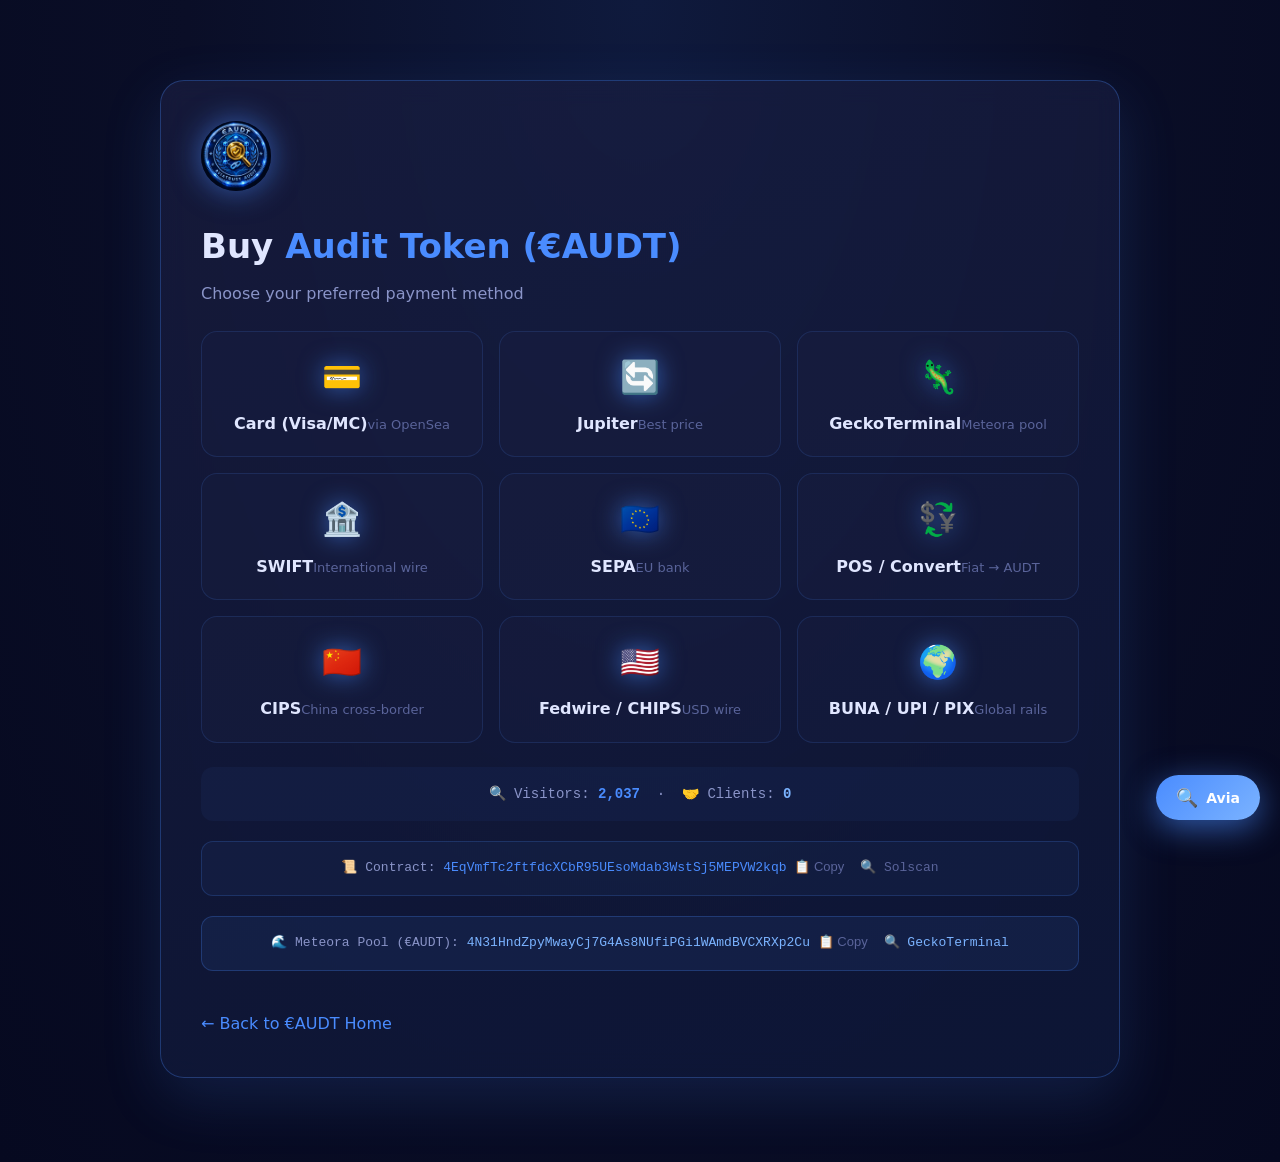
==== buy.html @ 208f124b "Create buy.html" ====
<!DOCTYPE html>
<html lang="en">
<head>
<meta charset="UTF-8" />
<meta name="viewport" content="width=device-width, initial-scale=1.0"/>
<title>Buy €AUDT — Card, SWIFT, SEPA, Crypto</title>
<link rel="icon" href="audt_logo.png" />
<link rel="stylesheet" href="ai-agent.css" />
<style>
* { margin: 0; padding: 0; box-sizing: border-box; }
body { font-family: 'Segoe UI', system-ui, sans-serif; background: radial-gradient(ellipse at top, #0F1A3D 0%, #0A0E27 50%, #060920 100%); color: #E0E6FF; line-height: 1.6; padding-top: 80px; padding-bottom: 60px; }
.container { max-width: 1000px; margin: 0 auto; padding: 0 20px; }
.glass-card { background: linear-gradient(160deg, rgba(26,30,65,0.7), rgba(15,26,61,0.7)); backdrop-filter: blur(12px); border: 1px solid rgba(74,140,255,0.3); border-radius: 24px; padding: 40px; margin-bottom: 24px; box-shadow: 0 20px 60px rgba(74,140,255,0.15); }
.glass-card h1 { font-size: 34px; margin-bottom: 8px; }
.glass-card h1 .highlight { color: #4A8CFF; }
.glass-card .sub { color: #8A94C8; margin-bottom: 24px; }
.method-grid { display: grid; grid-template-columns: 1fr 1fr 1fr; gap: 16px; margin-bottom: 24px; }
.method-card { background: rgba(26,30,65,0.4); border: 1px solid rgba(74,140,255,0.15); border-radius: 16px; padding: 20px 16px; text-align: center; transition: 0.3s; text-decoration: none; color: #E0E6FF; }
.method-card:hover { border-color: #4A8CFF; transform: translateY(-4px); box-shadow: 0 15px 30px rgba(74,140,255,0.2); }
.method-card .icon { font-size: 32px; display: block; margin-bottom: 8px; filter: drop-shadow(0 0 12px rgba(74,140,255,0.6)); }
.method-card .name { font-weight: 600; }
.method-card .desc { font-size: 13px; color: #5A649A; }
.contract-box { background: rgba(74,140,255,0.05); border: 1px solid rgba(74,140,255,0.2); border-radius: 12px; padding: 16px; margin: 20px 0; text-align: center; font-size: 13px; color: #8A94C8; font-family: 'Courier New', monospace; }
.contract-box .addr { color: #4A8CFF; }
.contract-box .copy-btn { background: transparent; border: none; color: #5A649A; cursor: pointer; font-size: 13px; }
.contract-box .copy-btn:hover { color: #4A8CFF; }
.contract-box .solscan-link { color: #5A649A; text-decoration: none; font-size: 13px; margin-left: 8px; }
.contract-box .solscan-link:hover { color: #fff; }
.pool-box { background: rgba(74,140,255,0.08); border: 1px solid rgba(74,140,255,0.25); border-radius: 12px; padding: 16px; margin: 20px 0; text-align: center; font-size: 13px; color: #8A94C8; font-family: 'Courier New', monospace; }
.pool-box .addr { color: #7BB3FF; }
.pool-box .copy-btn { background: transparent; border: none; color: #5A649A; cursor: pointer; font-size: 13px; }
.pool-box .copy-btn:hover { color: #7BB3FF; }
.pool-box .link { color: #7BB3FF; text-decoration: none; font-size: 13px; margin-left: 8px; }
.pool-box .link:hover { color: #fff; }
.back-link { display: inline-block; margin-top: 20px; color: #4A8CFF; text-decoration: none; font-weight: 500; }
.logo-img { height: 70px; width: auto; margin-bottom: 20px; border-radius: 50%; box-shadow: 0 0 30px rgba(74,140,255,0.6); }
.counter-box { text-align: center; padding: 16px; background: rgba(74,140,255,0.05); border-radius: 12px; margin: 20px 0; font-size: 14px; color: #8A94C8; font-family: 'Courier New', monospace; }
.counter-box .counter-visitors { color: #4A8CFF; font-weight: 600; }
.counter-box .counter-clients { color: #7BB3FF; font-weight: 600; }
@media (max-width: 700px) { .method-grid { grid-template-columns: 1fr 1fr; } .glass-card { padding: 24px; } }
@media (max-width: 450px) { .method-grid { grid-template-columns: 1fr; } .contract-box, .pool-box { font-size: 11px; } }
</style>
</head>
<body>
<div class="container">
<div class="glass-card">
<img src="audt_logo.png" alt="€AUDT" class="logo-img" />
<h1>Buy <span class="highlight">Audit Token (€AUDT)</span></h1>
<p class="sub">Choose your preferred payment method</p>

<div class="method-grid">
  <a href="https://opensea.io/token/solana/4EqVmfTc2ftfdcXCbR95UEsoMdab3WstSj5MEPVW2kqb" target="_blank" class="method-card"><span class="icon">💳</span><span class="name">Card (Visa/MC)</span><span class="desc">via OpenSea</span></a>
  <a href="https://jup.ag/tokens/4EqVmfTc2ftfdcXCbR95UEsoMdab3WstSj5MEPVW2kqb" target="_blank" class="method-card"><span class="icon">🔄</span><span class="name">Jupiter</span><span class="desc">Best price</span></a>
  <a href="https://www.geckoterminal.com/solana/pools/4N31HndZpyMwayCj7G4As8NUfiPGi1WAmdBVCXRXp2Cu" target="_blank" class="method-card"><span class="icon">🦎</span><span class="name">GeckoTerminal</span><span class="desc">Meteora pool</span></a>
  <a href="https://www.binance.com/" target="_blank" class="method-card"><span class="icon">🏦</span><span class="name">SWIFT</span><span class="desc">International wire</span></a>
  <a href="https://www.okx.com/" target="_blank" class="method-card"><span class="icon">🇪🇺</span><span class="name">SEPA</span><span class="desc">EU bank</span></a>
  <a href="https://www.binance.com/en/convert" target="_blank" class="method-card"><span class="icon">💱</span><span class="name">POS / Convert</span><span class="desc">Fiat → AUDT</span></a>
  <a href="https://www.okx.com/" target="_blank" class="method-card"><span class="icon">🇨🇳</span><span class="name">CIPS</span><span class="desc">China cross-border</span></a>
  <a href="https://www.kraken.com/" target="_blank" class="method-card"><span class="icon">🇺🇸</span><span class="name">Fedwire / CHIPS</span><span class="desc">USD wire</span></a>
  <a href="https://www.binance.com/" target="_blank" class="method-card"><span class="icon">🌍</span><span class="name">BUNA / UPI / PIX</span><span class="desc">Global rails</span></a>
</div>

<div class="counter-box">
  🔍 Visitors: <span class="counter-visitors">2,030</span>
  &nbsp;·&nbsp;
  🤝 Clients: <span class="counter-clients">0</span>
</div>

<div class="contract-box">
  📜 Contract: <span class="addr">4EqVmfTc2ftfdcXCbR95UEsoMdab3WstSj5MEPVW2kqb</span>
  <button onclick="navigator.clipboard.writeText('4EqVmfTc2ftfdcXCbR95UEsoMdab3WstSj5MEPVW2kqb')" class="copy-btn">📋 Copy</button>
  <a href="https://solscan.io/token/4EqVmfTc2ftfdcXCbR95UEsoMdab3WstSj5MEPVW2kqb" target="_blank" class="solscan-link">🔍 Solscan</a>
</div>

<div class="pool-box">
  🌊 Meteora Pool (€AUDT): <span class="addr">4N31HndZpyMwayCj7G4As8NUfiPGi1WAmdBVCXRXp2Cu</span>
  <button onclick="navigator.clipboard.writeText('4N31HndZpyMwayCj7G4As8NUfiPGi1WAmdBVCXRXp2Cu')" class="copy-btn">📋 Copy</button>
  <a href="https://www.geckoterminal.com/solana/pools/4N31HndZpyMwayCj7G4As8NUfiPGi1WAmdBVCXRXp2Cu" target="_blank" class="link">🔍 GeckoTerminal</a>
</div>

<a href="index.html" class="back-link">← Back to €AUDT Home</a>
</div>
</div>
<script src="counter.js"></script>
<script src="ai-agent.js"></script>
</body>
</html>
---- ai-agent.css ----
/* Avia — AI Agent styles for €AUDT */
.avia-btn {
  position: fixed; right: 20px; bottom: 80px; z-index: 9998;
  background: linear-gradient(135deg, #4A8CFF 0%, #7BB3FF 100%);
  color: #fff; border: none; border-radius: 50px;
  padding: 12px 20px; font-weight: 700; font-size: 14px; cursor: pointer;
  display: flex; align-items: center; gap: 8px;
  box-shadow: 0 8px 32px rgba(74,140,255,0.6); transition: 0.3s;
  font-family: 'Segoe UI', system-ui, sans-serif;
}
.avia-btn:hover { transform: translateY(-3px); box-shadow: 0 12px 40px rgba(74,140,255,0.9); }
.avia-btn-hidden { opacity: 0; pointer-events: none; transform: scale(0.8); }
.avia-btn-icon { font-size: 18px; }

.avia-window {
  position: fixed; right: 20px; bottom: 80px;
  width: 400px; max-width: calc(100vw - 40px);
  height: 600px; max-height: calc(100vh - 120px);
  background: linear-gradient(160deg, #0A0E27 0%, #0F1A3D 100%);
  border: 1px solid rgba(74,140,255,0.4); border-radius: 20px;
  z-index: 9999; display: flex; flex-direction: column; overflow: hidden;
  opacity: 0; transform: translateY(20px) scale(0.95); pointer-events: none;
  transition: 0.3s; box-shadow: 0 20px 60px rgba(0,0,0,0.8), 0 0 40px rgba(74,140,255,0.3);
  font-family: 'Segoe UI', system-ui, sans-serif;
}
.avia-window.avia-open { opacity: 1; transform: translateY(0) scale(1); pointer-events: auto; }

.avia-header {
  display: flex; align-items: center; justify-content: space-between;
  padding: 14px 16px; background: rgba(15,26,61,0.8); border-bottom: 1px solid rgba(74,140,255,0.3);
}
.avia-header-left { display: flex; align-items: center; gap: 10px; }
.avia-avatar { width: 36px; height: 36px; border-radius: 50%; border: 2px solid #4A8CFF; object-fit: cover; }
.avia-name { font-size: 15px; font-weight: 700; color: #fff; }
.avia-status { font-size: 11px; color: #8A94C8; }
.avia-close { background: transparent; border: none; color: #8A94C8; font-size: 26px; cursor: pointer; line-height: 1; padding: 0 6px; }
.avia-close:hover { color: #4A8CFF; }

.avia-messages { flex: 1; overflow-y: auto; padding: 16px; display: flex; flex-direction: column; gap: 10px; }
.avia-messages::-webkit-scrollbar { width: 6px; }
.avia-messages::-webkit-scrollbar-thumb { background: rgba(74,140,255,0.3); border-radius: 3px; }

.avia-msg { display: flex; max-width: 92%; }
.avia-msg-user { align-self: flex-end; justify-content: flex-end; }
.avia-msg-agent { align-self: flex-start; }

.avia-bubble { padding: 10px 14px; border-radius: 14px; font-size: 13px; line-height: 1.55; word-wrap: break-word; }
.avia-msg-user .avia-bubble { background: linear-gradient(135deg, #4A8CFF 0%, #7BB3FF 100%); color: #fff; border-bottom-right-radius: 4px; font-weight: 500; }
.avia-msg-agent .avia-bubble { background: rgba(15,26,61,0.9); color: #E0E6FF; border: 1px solid rgba(74,140,255,0.2); border-bottom-left-radius: 4px; }
.avia-msg-agent .avia-bubble strong { color: #4A8CFF; }
.avia-msg-agent .avia-bubble code { background: rgba(74,140,255,0.1); color: #7BB3FF; padding: 1px 6px; border-radius: 4px; font-family: 'Courier New', monospace; font-size: 11px; word-break: break-all; }
.avia-msg-agent .avia-bubble a { color: #7BB3FF; text-decoration: none; word-break: break-all; }
.avia-msg-agent .avia-bubble a:hover { text-decoration: underline; }

.avia-suggestions { display: flex; flex-wrap: wrap; gap: 6px; padding: 10px 16px; border-top: 1px solid rgba(74,140,255,0.2); max-height: 160px; overflow-y: auto; }
.avia-suggestion { background: rgba(74,140,255,0.08); border: 1px solid rgba(74,140,255,0.25); color: #4A8CFF; padding: 6px 10px; border-radius: 20px; font-size: 11px; cursor: pointer; transition: 0.2s; font-family: 'Segoe UI', system-ui, sans-serif; white-space: nowrap; }
.avia-suggestion:hover { background: rgba(74,140,255,0.2); border-color: #4A8CFF; }

.avia-external { display: flex; gap: 6px; padding: 10px 16px; border-top: 1px solid rgba(74,140,255,0.2); background: rgba(6,9,32,0.6); }
.avia-external a { flex: 1; text-align: center; padding: 8px 6px; border-radius: 10px; background: rgba(74,140,255,0.08); border: 1px solid rgba(74,140,255,0.2); color: #4A8CFF; text-decoration: none; font-size: 11px; font-weight: 600; transition: 0.2s; }
.avia-external a:hover { background: rgba(74,140,255,0.2); border-color: #4A8CFF; }

.avia-footer { text-align: center; padding: 8px 12px; font-size: 10px; color: #3A406A; background: rgba(6,9,32,0.8); border-top: 1px solid rgba(74,140,255,0.2); }

@media (max-width: 480px) {
  .avia-window { right: 10px; bottom: 10px; width: calc(100vw - 20px); height: calc(100vh - 20px); max-height: calc(100vh - 20px); border-radius: 16px; }
  .avia-btn { right: 12px; bottom: 72px; padding: 10px 16px; font-size: 13px; }
  .avia-btn-label { display: none; }
}
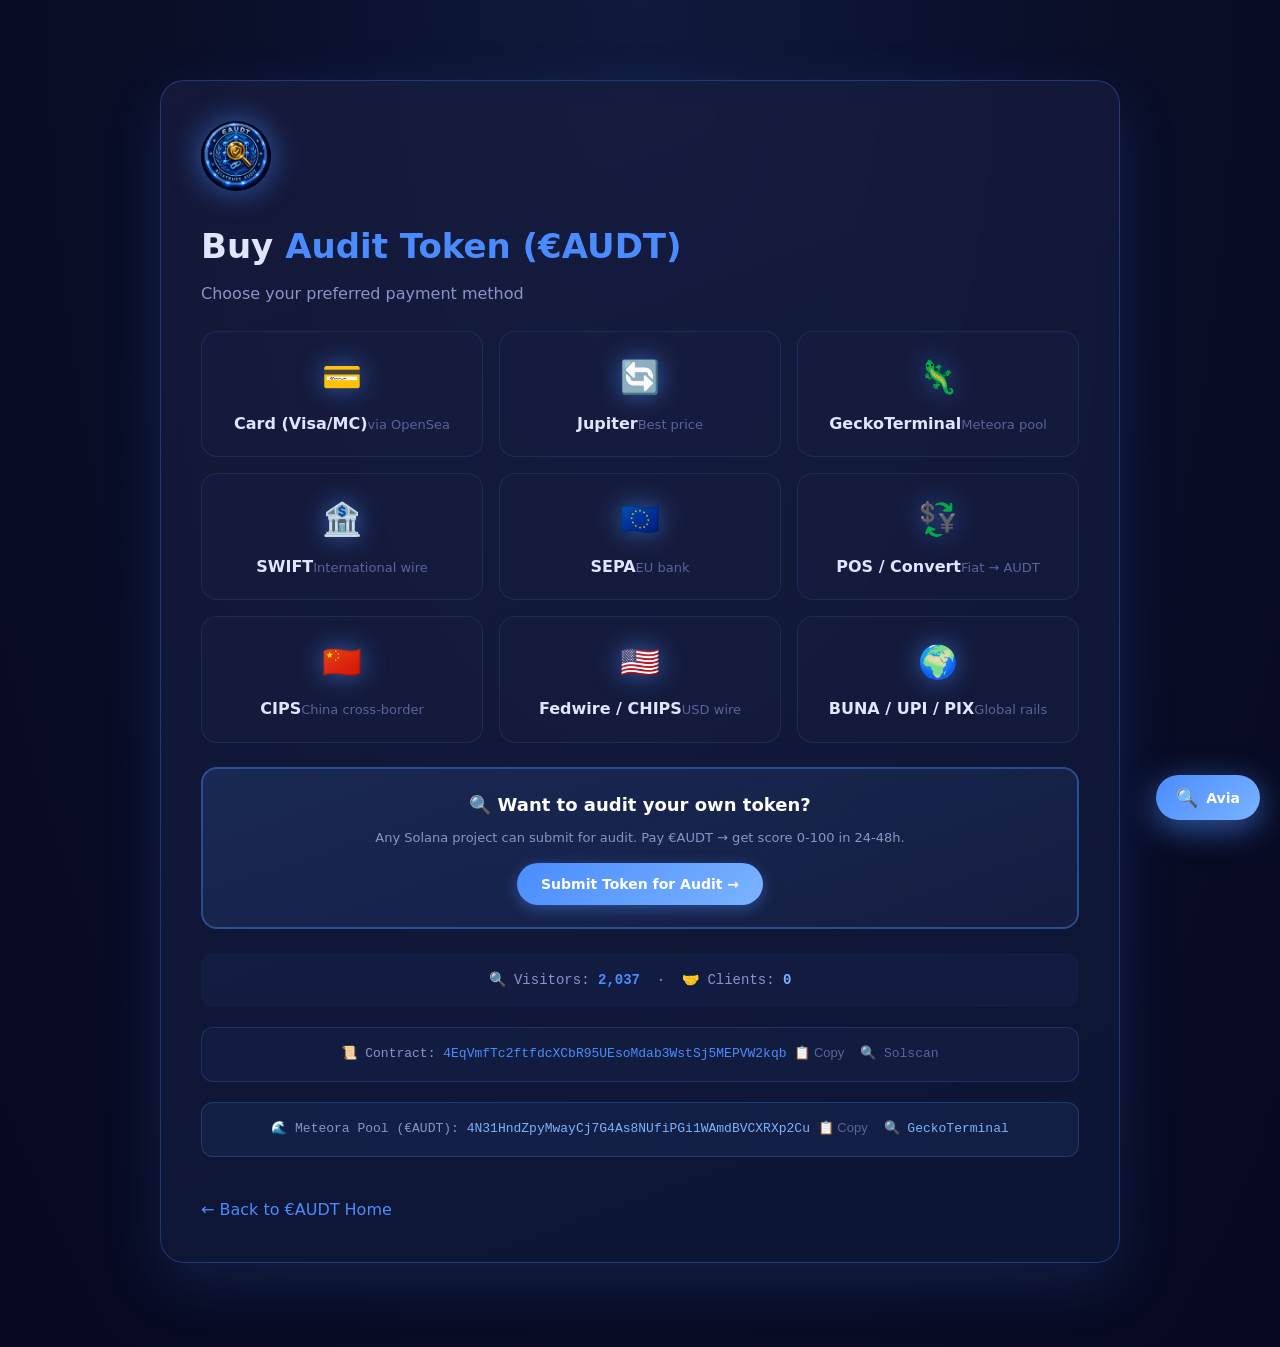
==== commit baf3c4f4: "Update buy.html" ====
--- a/buy.html
+++ b/buy.html
@@ -32,6 +32,10 @@
 .pool-box .copy-btn:hover { color: #7BB3FF; }
 .pool-box .link { color: #7BB3FF; text-decoration: none; font-size: 13px; margin-left: 8px; }
 .pool-box .link:hover { color: #fff; }
+.audit-cta { background: linear-gradient(160deg, rgba(74,140,255,0.15), rgba(123,179,255,0.05)); border: 2px solid rgba(74,140,255,0.4); border-radius: 16px; padding: 22px; margin: 24px 0; text-align: center; }
+.audit-cta h3 { color: #fff; font-size: 18px; margin-bottom: 8px; }
+.audit-cta p { color: #8A94C8; font-size: 13px; margin-bottom: 14px; }
+.audit-cta a { display: inline-block; background: linear-gradient(135deg, #4A8CFF, #7BB3FF); color: #fff; padding: 10px 24px; border-radius: 30px; font-weight: 700; font-size: 14px; text-decoration: none; box-shadow: 0 4px 15px rgba(74,140,255,0.4); }
 .back-link { display: inline-block; margin-top: 20px; color: #4A8CFF; text-decoration: none; font-weight: 500; }
 .logo-img { height: 70px; width: auto; margin-bottom: 20px; border-radius: 50%; box-shadow: 0 0 30px rgba(74,140,255,0.6); }
 .counter-box { text-align: center; padding: 16px; background: rgba(74,140,255,0.05); border-radius: 12px; margin: 20px 0; font-size: 14px; color: #8A94C8; font-family: 'Courier New', monospace; }
@@ -60,6 +64,12 @@
   <a href="https://www.binance.com/" target="_blank" class="method-card"><span class="icon">🌍</span><span class="name">BUNA / UPI / PIX</span><span class="desc">Global rails</span></a>
 </div>
 
+<div class="audit-cta">
+  <h3>🔍 Want to audit your own token?</h3>
+  <p>Any Solana project can submit for audit. Pay €AUDT → get score 0-100 in 24-48h.</p>
+  <a href="audit.html">Submit Token for Audit →</a>
+</div>
+
 <div class="counter-box">
   🔍 Visitors: <span class="counter-visitors">2,030</span>
   &nbsp;·&nbsp;
